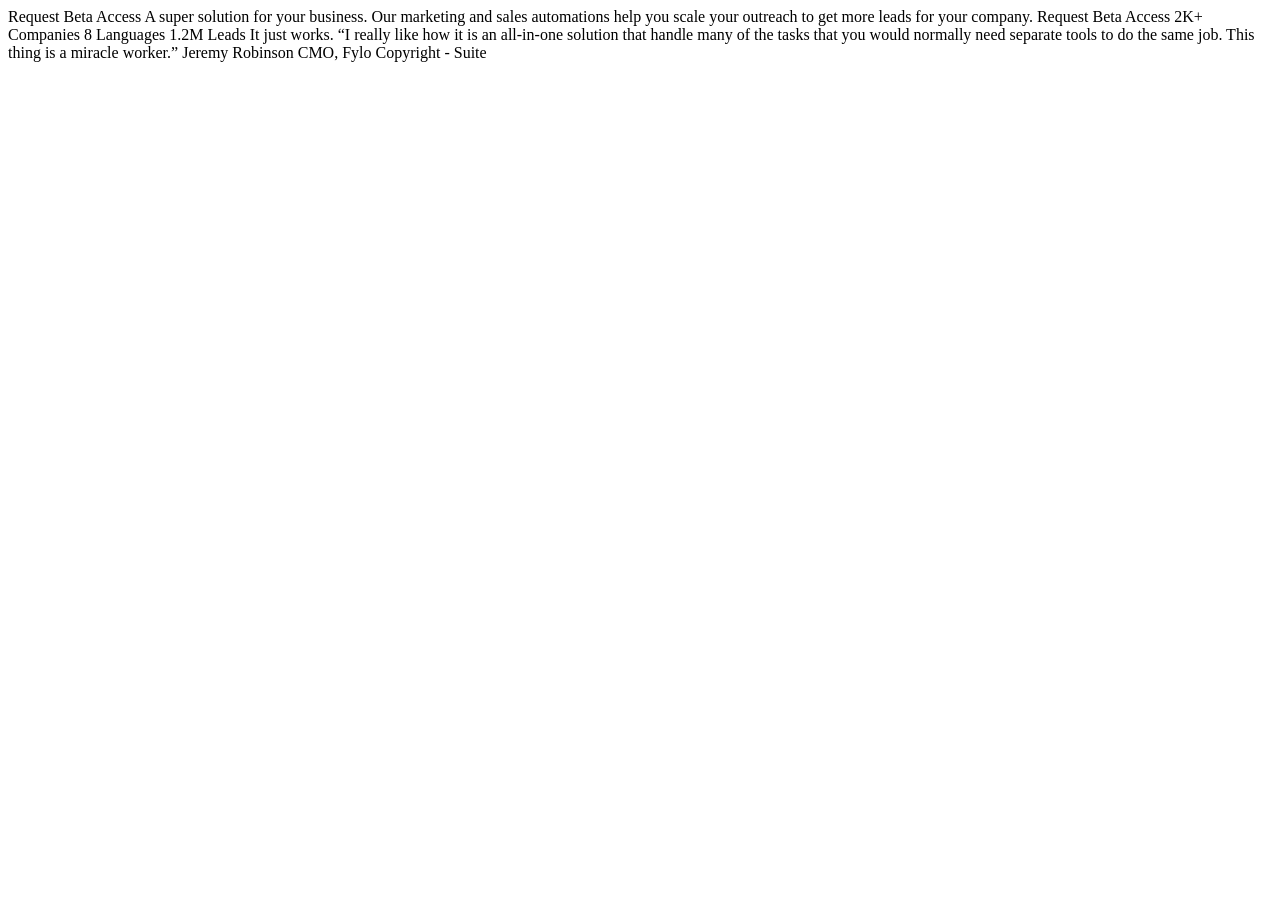
==== starter-code/index.html @ 085e571f "add new codes" ====
<!DOCTYPE html>
<html lang="en">
<head>
  <meta charset="UTF-8">
  <meta name="viewport" content="width=device-width, initial-scale=1.0">

  <link rel="icon" type="image/png" sizes="32x32" href="./assets/favicon-32x32.png">
  
  <title>Frontend Mentor | Suite landing page</title>
</head>
<body>

  Request Beta Access

  A super solution for your business.

  Our marketing and sales automations help you scale your outreach to 
  get more leads for your company. 

  Request Beta Access

  2K+
  Companies

  8
  Languages

  1.2M
  Leads

  It just works.

  “I really like how it is an all-in-one solution that handle many of 
  the tasks that you would normally need separate tools to do the same 
  job. This thing is a miracle worker.”

  Jeremy Robinson
  CMO, Fylo

  Copyright - Suite

</body>
</html>
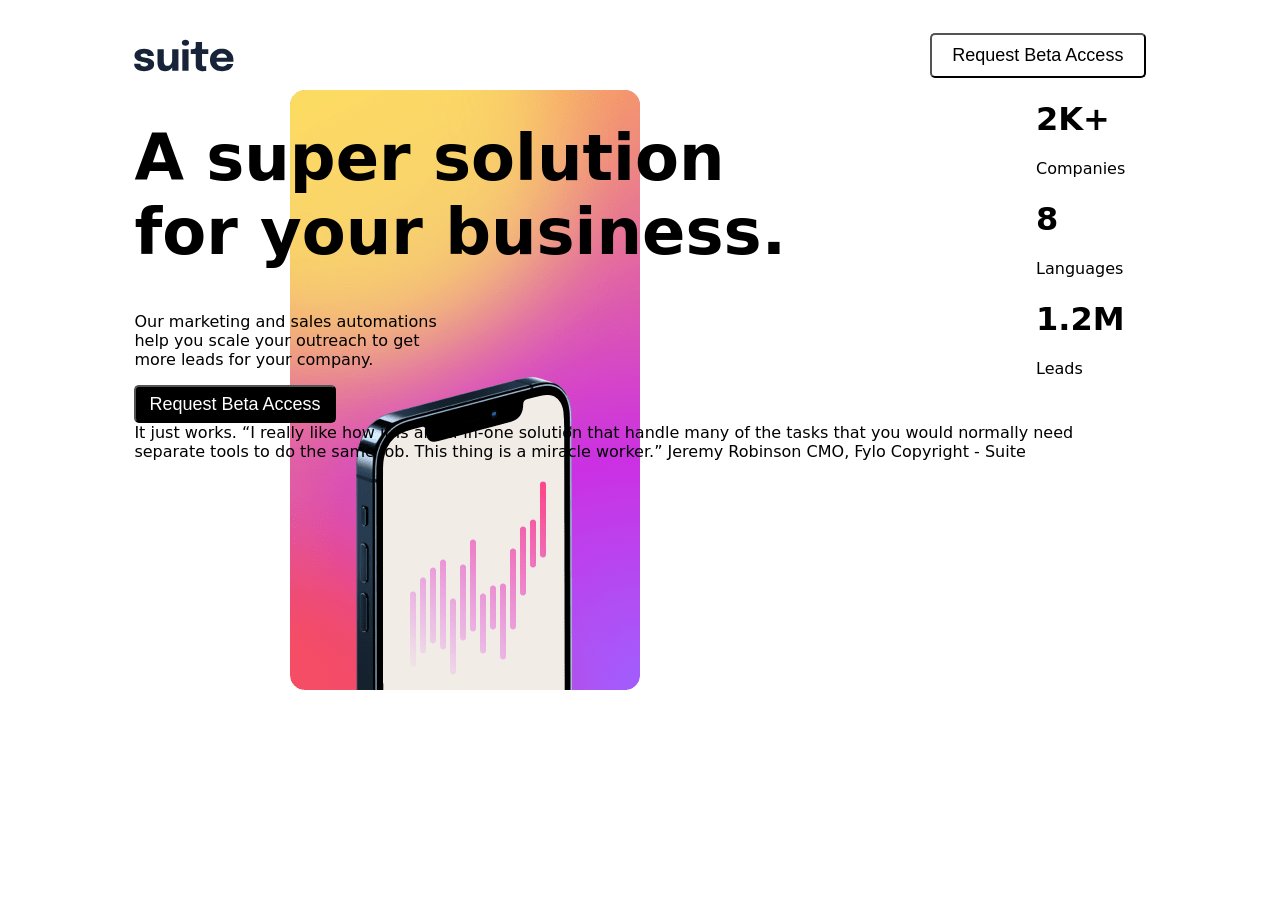
==== commit 53a9f22b: "add new codes" ====
--- a/starter-code/index.html
+++ b/starter-code/index.html
@@ -7,26 +7,44 @@
   <link rel="icon" type="image/png" sizes="32x32" href="./assets/favicon-32x32.png">
   
   <title>Frontend Mentor | Suite landing page</title>
+  <link rel="stylesheet" href="./styles/style.css">
 </head>
 <body>
+  <div class="container">
 
-  Request Beta Access
+<div class="navbar">
+  <img src="./assets/logo.svg" alt="logo" width="100px">
+ <button class="nav-btn" type="button">Request Beta Access</button> 
 
-  A super solution for your business.
+</div>
 
-  Our marketing and sales automations help you scale your outreach to 
-  get more leads for your company. 
+  <div class="main">
+<div class="main-box">
+  <h1 class="main-h1">A super solution <br> for your business.</h1>
 
-  Request Beta Access
+  <p class="main-param">Our marketing and sales automations <br> help you scale your outreach to 
+   get <br> more leads for your company. </p> 
+   <button class="main-btn">Request Beta Access</button> 
 
-  2K+
-  Companies
+</div>
+    <div class="main-box-left">
+     <h1>2K+       </h1>    
 
-  8
-  Languages
+      <p>
+      Companies
+     </p>
+      
+       <h1>8       </h1> 
 
-  1.2M
-  Leads
+       <p>Languages</p> 
+       <h1>1.2M</h1> 
+      <p>Leads  </p>  
+     </div>
+    <img class="main-img" src="./assets/image-hero-portrait.png" alt="phone">
+  </div>
+ 
+ 
+
 
   It just works.
 
@@ -38,6 +56,7 @@
   CMO, Fylo
 
   Copyright - Suite
+</div>
 
 </body>
 </html>
--- a/starter-code/styles/style.css
+++ b/starter-code/styles/style.css
@@ -0,0 +1,52 @@
+@import url('https://fonts.googleapis.com/css2?family=Epilogue:ital@1&family=Roboto+Slab&display=swap');
+body{
+    font-family: system-ui, -apple-system, BlinkMacSystemFont, 'Segoe UI', Roboto, Oxygen, Ubuntu, Cantarell, 'Open Sans', 'Helvetica Neue', sans-serif;
+}  
+.container
+{
+    padding:2% 10%;
+
+} 
+.navbar{
+    display:flex;
+    flex-direction: row;
+    justify-content: space-between;
+    align-items: center;
+}
+
+.nav-btn{
+    color: black;
+    background-color: white;
+    padding: 1% 2%;
+
+}
+.nav-btn:hover  {
+    color: white;
+    background-color: rgb(31, 31, 31);
+
+}
+.main-btn{
+    color: white;
+    background-color: black;
+}
+.nav-btn,.main-btn{
+    padding: 1% 2%;
+     border-radius: 5px;
+     font-size: large;
+ }
+.main-h1{
+    font-size: 4em;
+}
+.main-img{
+    position: absolute;
+    right: 50%;
+    top: 10%;
+    z-index: -9;    
+}
+.main{
+    display:flex;
+    flex-direction: row;
+    justify-content: flex-start;
+}
+.main-box-left{
+    margin-left: 250px;}
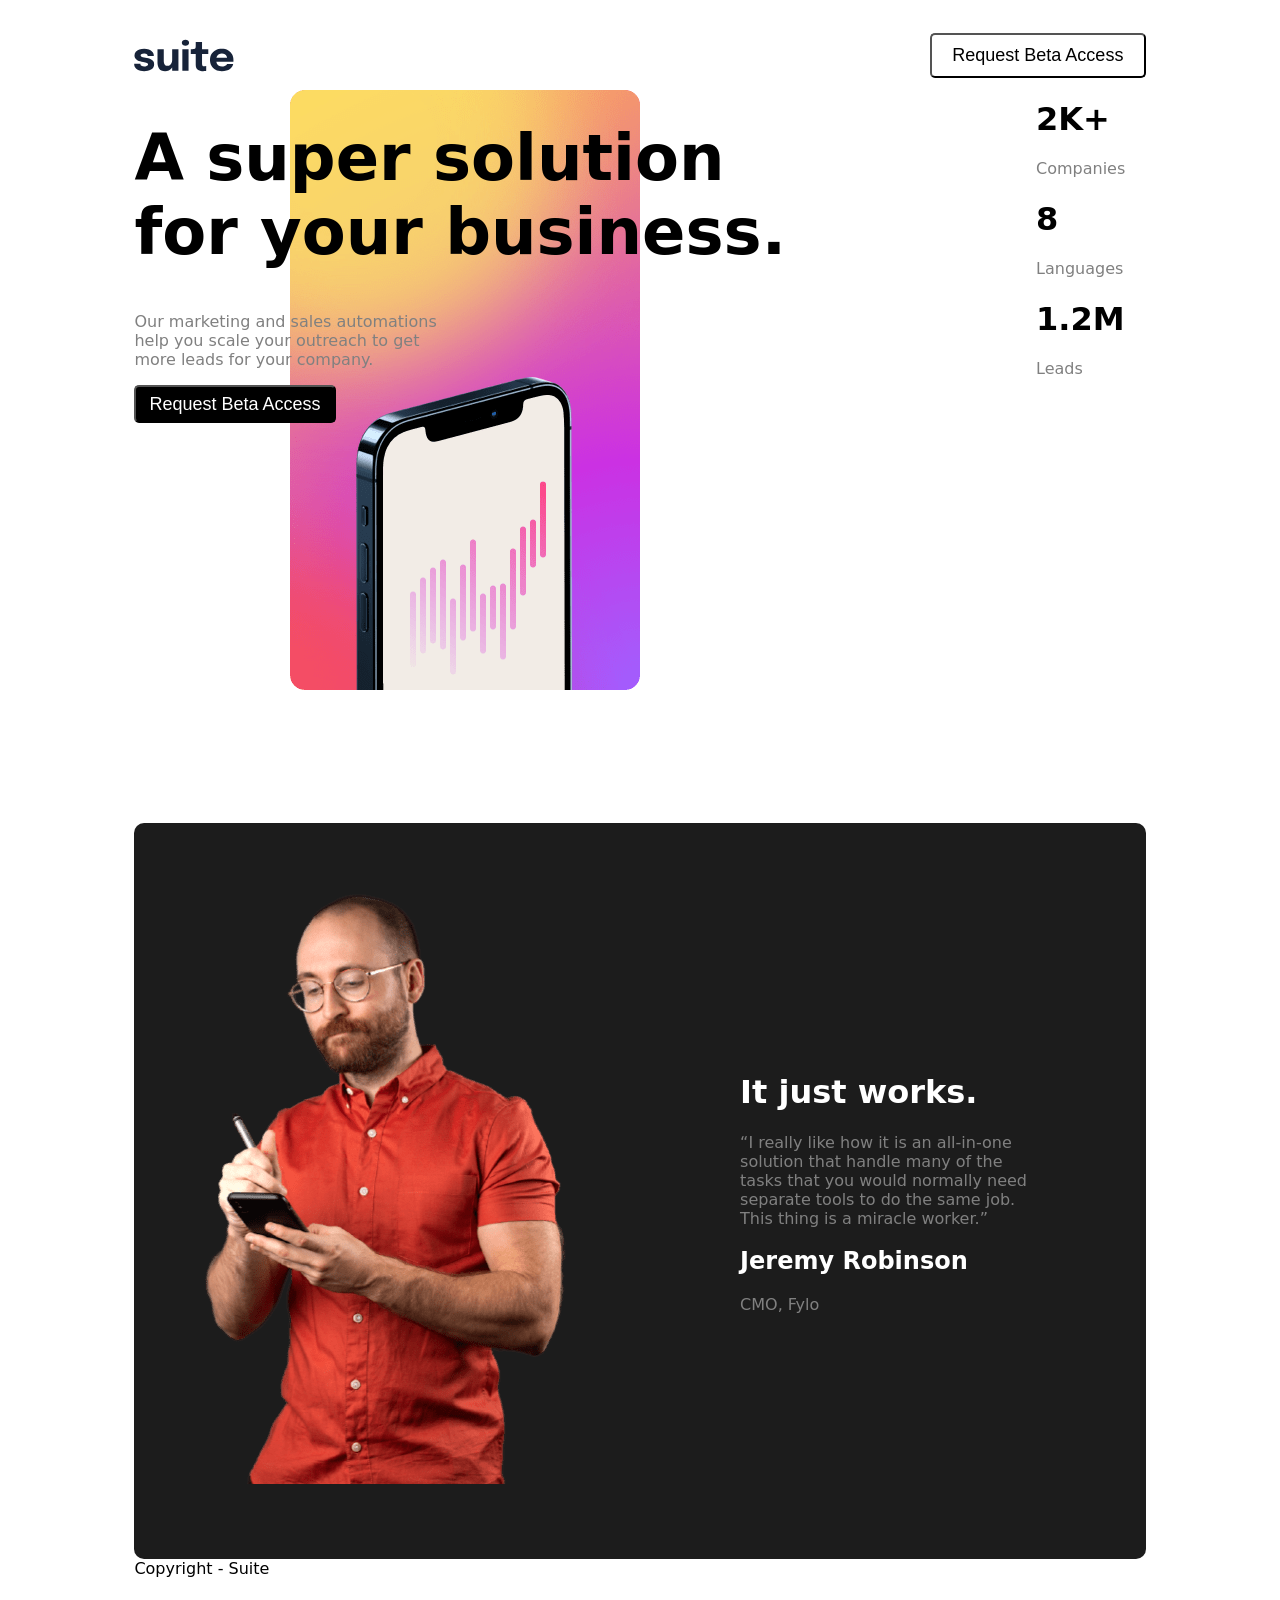
==== commit fa7a45ef: "add new codes" ====
--- a/starter-code/index.html
+++ b/starter-code/index.html
@@ -45,17 +45,26 @@
  
  
 
+  <div class="footer">
+    <div class="box">
+      <img src="./assets/image-jeremy-large.png" alt="jeremy">
 
-  It just works.
+    </div>
+    <div class="box">
+      <h1> It just works.</h1>
 
-  “I really like how it is an all-in-one solution that handle many of 
-  the tasks that you would normally need separate tools to do the same 
-  job. This thing is a miracle worker.”
+      <p>“I really like how it is an all-in-one <br> solution that handle many of 
+        the <br> tasks that you would normally need <br> separate tools to do the same 
+        job. <br> This thing is a miracle worker.”</p>  
+      
+       <h2>Jeremy Robinson</h2> 
+       <p>CMO, Fylo</p> 
+      
+    </div>
+  
+  </div>
+  <div class="footer-bottom"></div> Copyright - Suite
 
-  Jeremy Robinson
-  CMO, Fylo
-
-  Copyright - Suite
 </div>
 
 </body>
--- a/starter-code/styles/style.css
+++ b/starter-code/styles/style.css
@@ -43,10 +43,29 @@
     top: 10%;
     z-index: -9;    
 }
+.main-param{
+    color: gray;
+}
 .main{
     display:flex;
     flex-direction: row;
     justify-content: flex-start;
+    margin-bottom: 400px;
 }
 .main-box-left{
-    margin-left: 250px;}+    margin-left: 250px;}
+
+
+.footer{
+    display: flex;
+    background: #1c1c1c;
+    padding: 7%;
+    border-radius: 10px;
+    color: white;
+    flex-direction: row;
+    gap: 20%;
+    align-items: center;
+}
+p{
+    color: gray;
+}
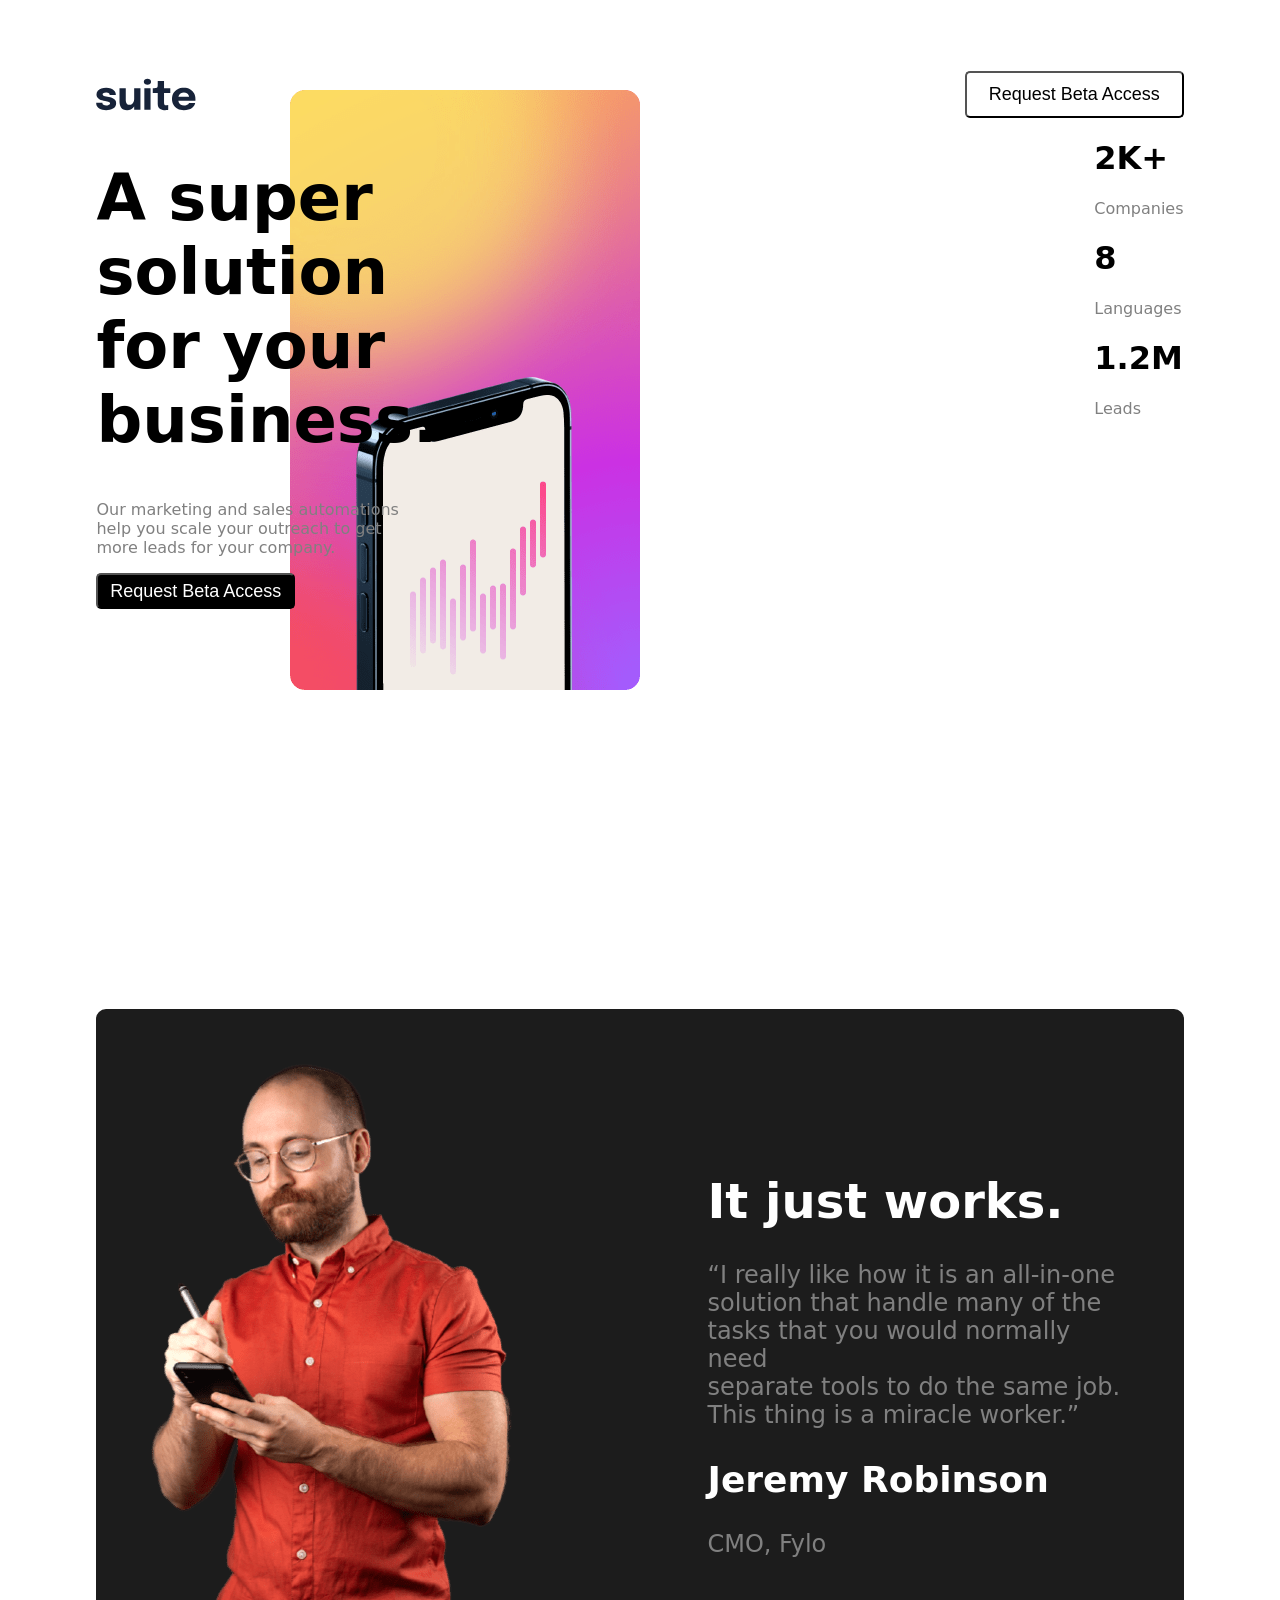
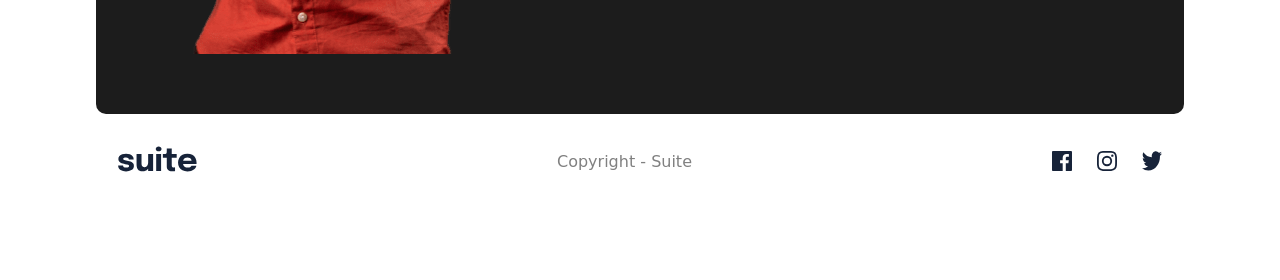
==== commit c3cf43fd: "add new codes" ====
--- a/starter-code/index.html
+++ b/starter-code/index.html
@@ -1,71 +1,88 @@
 <!DOCTYPE html>
 <html lang="en">
+
 <head>
   <meta charset="UTF-8">
   <meta name="viewport" content="width=device-width, initial-scale=1.0">
 
   <link rel="icon" type="image/png" sizes="32x32" href="./assets/favicon-32x32.png">
-  
+
   <title>Frontend Mentor | Suite landing page</title>
   <link rel="stylesheet" href="./styles/style.css">
 </head>
+
 <body>
   <div class="container">
 
-<div class="navbar">
-  <img src="./assets/logo.svg" alt="logo" width="100px">
- <button class="nav-btn" type="button">Request Beta Access</button> 
-
-</div>
-
-  <div class="main">
-<div class="main-box">
-  <h1 class="main-h1">A super solution <br> for your business.</h1>
-
-  <p class="main-param">Our marketing and sales automations <br> help you scale your outreach to 
-   get <br> more leads for your company. </p> 
-   <button class="main-btn">Request Beta Access</button> 
-
-</div>
-    <div class="main-box-left">
-     <h1>2K+       </h1>    
-
-      <p>
-      Companies
-     </p>
-      
-       <h1>8       </h1> 
-
-       <p>Languages</p> 
-       <h1>1.2M</h1> 
-      <p>Leads  </p>  
-     </div>
-    <img class="main-img" src="./assets/image-hero-portrait.png" alt="phone">
-  </div>
- 
- 
-
-  <div class="footer">
-    <div class="box">
-      <img src="./assets/image-jeremy-large.png" alt="jeremy">
+    <div class="navbar">
+      <img src="./assets/logo.svg" alt="logo" width="100px">
+      <button class="nav-btn" type="button">Request Beta Access</button>
 
     </div>
+
+    <div class="main">
+      <div class="main-box">
+        <h1 class="main-h1">A super solution <br> for your business.</h1>
+
+        <p class="main-param">Our marketing and sales automations <br> help you scale your outreach to
+          get <br> more leads for your company. </p>
+        <button class="main-btn">Request Beta Access</button>
+
+      </div>
+      <div class="main-box-left">
+        <h1>2K+ </h1>
+
+        <p>
+          Companies
+        </p>
+
+        <h1>8 </h1>
+
+        <p>Languages</p>
+        <h1>1.2M</h1>
+        <p>Leads </p>
+      </div>
+      <img class="main-img" src="./assets/image-hero-portrait.png" alt="phone">
+    </div>
+
+
+
+    <div class="footer">
+      <div class="box">
+        <img src="./assets/image-jeremy-large.png" alt="jeremy">
+
+      </div>
+      <div class="box">
+        <h1> It just works.</h1>
+
+        <p>“I really like how it is an all-in-one <br> solution that handle many of
+          the <br> tasks that you would normally need <br> separate tools to do the same
+          job. <br> This thing is a miracle worker.”</p>
+
+        <h2>Jeremy Robinson</h2>
+        <p>CMO, Fylo</p>
+
+      </div>
+
+    </div>
+    <div class="footer-bottom navbar">
+      
+      <div class="box
+      "><img src="./assets/logo.svg" alt="logo"></div>
     <div class="box">
-      <h1> It just works.</h1>
+      <p>
+        Copyright - Suite
+      </p>
+    </div> 
+      <div class="box-f">
+        <img src="./assets/icon-facebook.svg" alt="icon-facebook" class="">
+      <img src="./assets/icon-instagram.svg" alt="icon-instagram">
+      <img src="./assets/icon-twitter.svg" alt="icon-twitter">
+      </div>
+    </div>
 
-      <p>“I really like how it is an all-in-one <br> solution that handle many of 
-        the <br> tasks that you would normally need <br> separate tools to do the same 
-        job. <br> This thing is a miracle worker.”</p>  
-      
-       <h2>Jeremy Robinson</h2> 
-       <p>CMO, Fylo</p> 
-      
-    </div>
-  
   </div>
-  <div class="footer-bottom"></div> Copyright - Suite
-
-</div>
 
 </body>
+
 </html>
--- a/starter-code/styles/style.css
+++ b/starter-code/styles/style.css
@@ -4,8 +4,7 @@
 }  
 .container
 {
-    padding:2% 10%;
-
+    padding: 5% 7%;
 } 
 .navbar{
     display:flex;
@@ -51,21 +50,36 @@
     flex-direction: row;
     justify-content: flex-start;
     margin-bottom: 400px;
+    gap: 15%;
 }
 .main-box-left{
     margin-left: 250px;}
 
 
 .footer{
+    font-size: x-large;
     display: flex;
     background: #1c1c1c;
-    padding: 7%;
+    padding: 5%;
     border-radius: 10px;
     color: white;
     flex-direction: row;
     gap: 20%;
     align-items: center;
+    justify-content: center;
 }
 p{
     color: gray;
+}
+.footer-bottom{
+    padding: 2%;
+}
+.footer-bottom >img{
+    width: 25px;
+    margin-right: 50px;
+}
+.box-f{
+    display:flex;
+    flex-direction: row;
+    gap: 25px;
 }
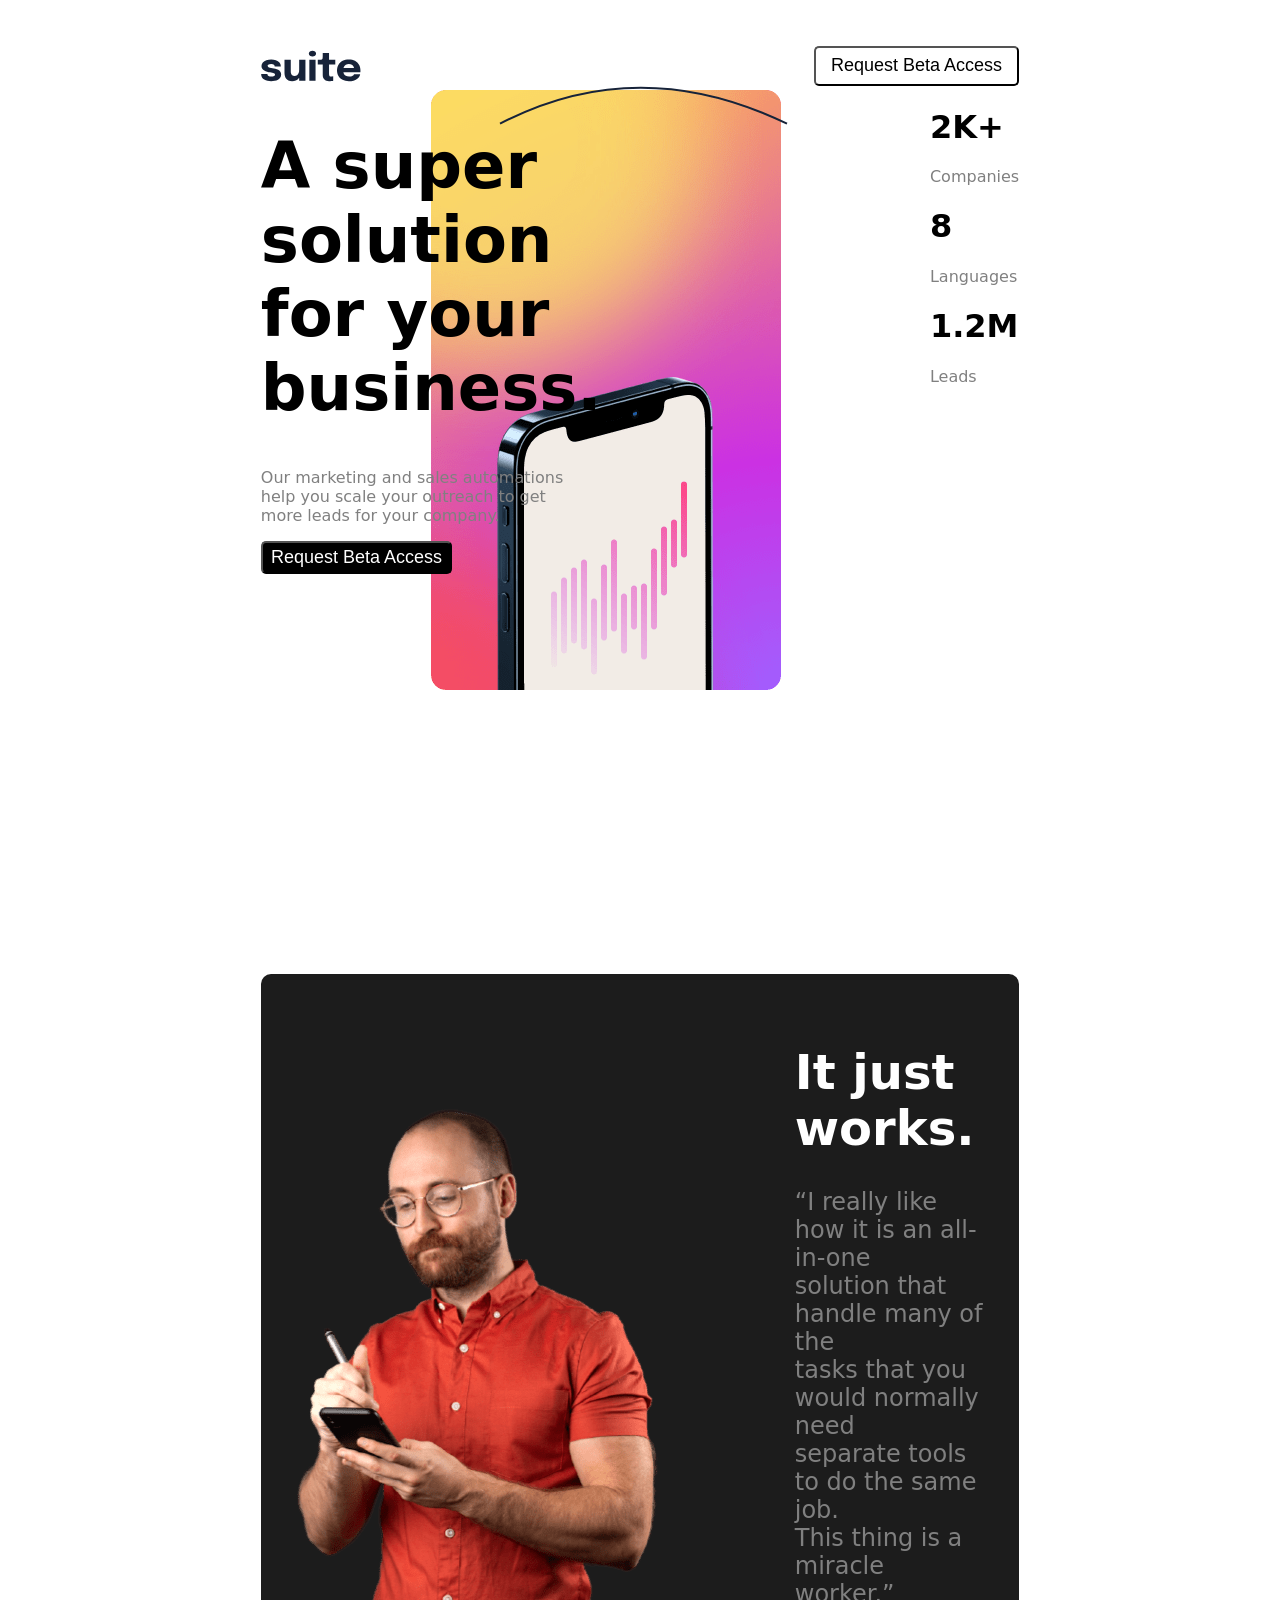
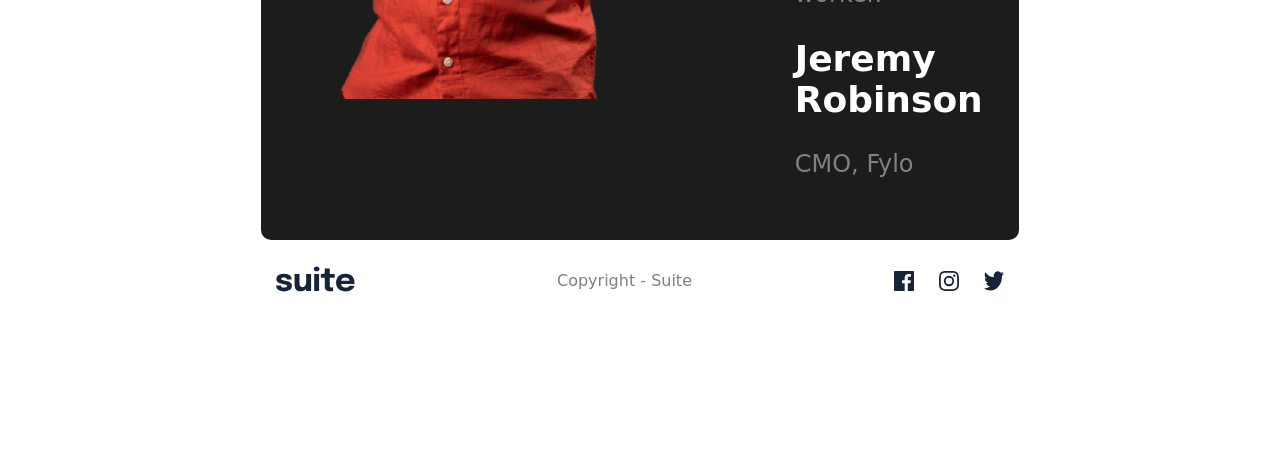
==== commit 7aa79e77: "add new codes" ====
--- a/starter-code/index.html
+++ b/starter-code/index.html
@@ -42,6 +42,7 @@
         <h1>1.2M</h1>
         <p>Leads </p>
       </div>
+      <img class="main-curved" src="./assets/pattern-curved-line-1.svg" alt="pattern-curved-line-1">
       <img class="main-img" src="./assets/image-hero-portrait.png" alt="phone">
     </div>
 
--- a/starter-code/styles/style.css
+++ b/starter-code/styles/style.css
@@ -4,7 +4,7 @@
 }  
 .container
 {
-    padding: 5% 7%;
+    padding: 3% 20% 10%;
 } 
 .navbar{
     display:flex;
@@ -38,7 +38,7 @@
 }
 .main-img{
     position: absolute;
-    right: 50%;
+    right: 39%;
     top: 10%;
     z-index: -9;    
 }
@@ -50,12 +50,15 @@
     flex-direction: row;
     justify-content: flex-start;
     margin-bottom: 400px;
-    gap: 15%;
+    gap: 1%;
 }
 .main-box-left{
     margin-left: 250px;}
 
-
+.main-curved{
+    position: absolute;
+    left: 39%;
+}
 .footer{
     font-size: x-large;
     display: flex;
